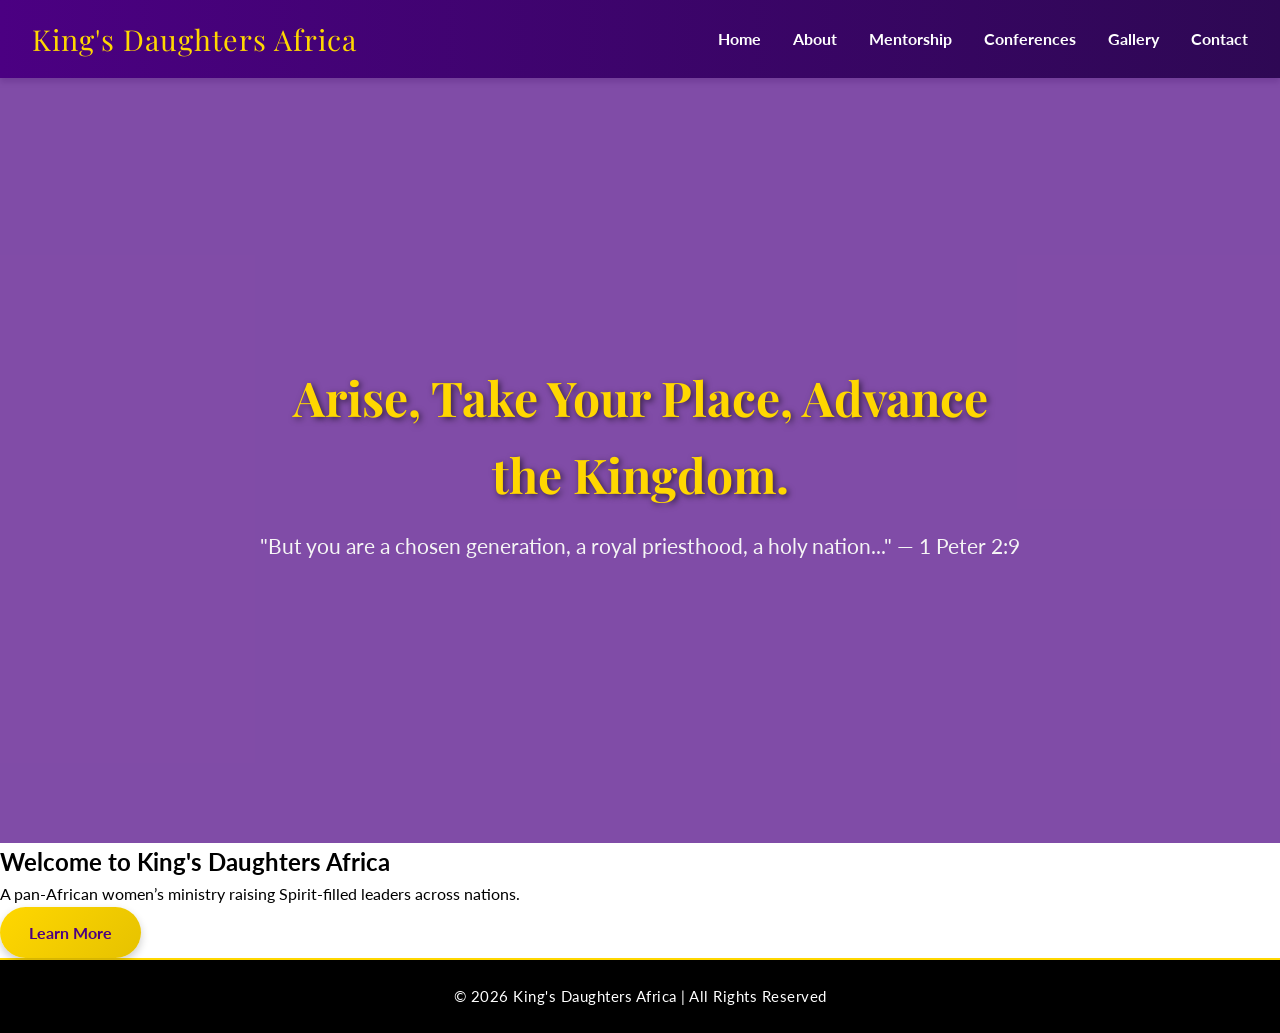
==== index.html @ 951f4221 "intial commit" ====
<!DOCTYPE html>
<html lang="en">
<head>
  <meta charset="UTF-8">
  <meta name="viewport" content="width=device-width, initial-scale=1.0">
  <title>King's Daughters Africa</title>
  <link rel="stylesheet" href="css/style.css">
  <!-- Google Fonts -->
  <link href="https://fonts.googleapis.com/css2?family=Playfair+Display:wght@600&family=Lato&display=swap" rel="stylesheet">
</head>
<body>
  <!-- Navigation -->
  <header>
    <nav class="navbar">
      <div class="logo">King's Daughters Africa</div>
      <ul class="nav-links">
        <li><a href="index.html">Home</a></li>
        <li><a href="about.html">About</a></li>
        <li><a href="mentorship.html">Mentorship</a></li>
        <li><a href="conferences.html">Conferences</a></li>
        <li><a href="gallery.html">Gallery</a></li>
        <li><a href="contact.html">Contact</a></li>
      </ul>
    </nav>
  </header>

  <!-- Hero Section -->
  <section class="hero">
    <div class="hero-text">
      <h1>Arise, Take Your Place, Advance the Kingdom.</h1>
      <p>"But you are a chosen generation, a royal priesthood, a holy nation..." — 1 Peter 2:9</p>
    </div>
  </section>

  <!-- Quick Overview -->
  <section class="overview">
    <h2>Welcome to King's Daughters Africa</h2>
    <p>A pan-African women’s ministry raising Spirit-filled leaders across nations.</p>
    <a href="about.html" class="btn">Learn More</a>
  </section>

  <!-- Footer -->
  <footer>
    <p>&copy; 2026 King's Daughters Africa | All Rights Reserved</p>
  </footer>
</body>
</html>
---- css/style.css ----
/* Global Reset & Fonts */
* {
  margin: 0;
  padding: 0;
  box-sizing: border-box;
}
body {
  font-family: 'Lato', sans-serif;
  background-color: #ffffff;
  color: #000000;
  line-height: 1.6;
}

/* Navbar */
.navbar {
  display: flex;
  justify-content: space-between;
  align-items: center;
  background: linear-gradient(90deg, #4B0082, #2E0854); /* Royal Purple gradient */
  padding: 1rem 2rem;
  box-shadow: 0 4px 6px rgba(0,0,0,0.2);
}
.navbar .logo {
  font-family: 'Playfair Display', serif;
  font-size: 1.8rem;
  color: #FFD700; /* Gold */
  letter-spacing: 1px;
}
.nav-links {
  list-style: none;
  display: flex;
  gap: 2rem;
}
.nav-links a {
  text-decoration: none;
  color: #ffffff;
  font-weight: bold;
  transition: all 0.3s ease;
}
.nav-links a:hover {
  color: #FFD700;
  text-shadow: 0 0 8px #FFD700;
}

/* Hero Section */
.hero {
  background: url('../images/hero-banner.jpg') center/cover no-repeat;
  height: 85vh;
  display: flex;
  align-items: center;
  justify-content: center;
  text-align: center;
  color: #ffffff;
  position: relative;
}
.hero::after {
  content: "";
  position: absolute;
  top: 0; left: 0;
  width: 100%; height: 100%;
  background: rgba(75, 0, 130, 0.7); /* Rich Purple overlay */
}
.hero-text {
  position: relative;
  z-index: 1;
  max-width: 800px;
  padding: 0 1rem;
}
.hero h1 {
  font-family: 'Playfair Display', serif;
  font-size: 3rem;
  color: #FFD700;
  text-shadow: 2px 2px 6px rgba(0,0,0,0.6);
}
.hero p {
  font-size: 1.3rem;
  margin-top: 1rem;
  color: #f5f5f5;
}

/* Buttons */
.btn {
  display: inline-block;
  background: linear-gradient(135deg, #FFD700, #E6C200);
  color: #4B0082;
  padding: 0.8rem 1.8rem;
  text-decoration: none;
  font-weight: bold;
  border-radius: 30px;
  transition: all 0.3s ease;
  box-shadow: 0 4px 8px rgba(0,0,0,0.2);
}
.btn:hover {
  background: #000000;
  color: #FFD700;
  box-shadow: 0 6px 12px rgba(0,0,0,0.4);
  transform: translateY(-2px);
}

/* Footer */
footer {
  background-color: #000000;
  color: #ffffff;
  text-align: center;
  padding: 1.5rem;
  font-size: 0.95rem;
  letter-spacing: 0.5px;
  border-top: 2px solid #FFD700;
}

/* Gallery Grid */
.gallery-grid {
  padding: 3rem 2rem;
  text-align: center;
}
.gallery-grid h2 {
  font-family: 'Playfair Display', serif;
  font-size: 2rem;
  color: #4B0082;
  margin-bottom: 2rem;
}
.gallery-grid .grid {
  display: grid;
  grid-template-columns: repeat(auto-fit, minmax(280px, 1fr));
  gap: 1.5rem;
}
.gallery-item img {
  width: 100%;
  border-radius: 12px;
  cursor: pointer;
  transition: transform 0.4s ease, box-shadow 0.4s ease;
  box-shadow: 0 4px 10px rgba(0,0,0,0.2);
}
.gallery-item img:hover {
  transform: scale(1.08);
  box-shadow: 0 6px 14px rgba(0,0,0,0.3);
}

/* Lightbox */
.lightbox {
  display: none;
  position: fixed;
  z-index: 999;
  padding-top: 60px;
  left: 0; top: 0;
  width: 100%; height: 100%;
  background-color: rgba(0,0,0,0.95);
}
.lightbox-content {
  margin: auto;
  display: block;
  max-width: 80%;
  border: 6px solid #FFD700; /* Gold frame */
  border-radius: 10px;
  box-shadow: 0 0 20px rgba(255,215,0,0.6);
}
#caption {
  margin: 1rem auto;
  text-align: center;
  color: #FFD700;
  font-size: 1.3rem;
  font-family: 'Playfair Display', serif;
}
.close {
  position: absolute;
  top: 20px; right: 35px;
  color: #FFD700;
  font-size: 45px;
  font-weight: bold;
  cursor: pointer;
  transition: color 0.3s ease;
}
.close:hover {
  color: #ffffff;
}
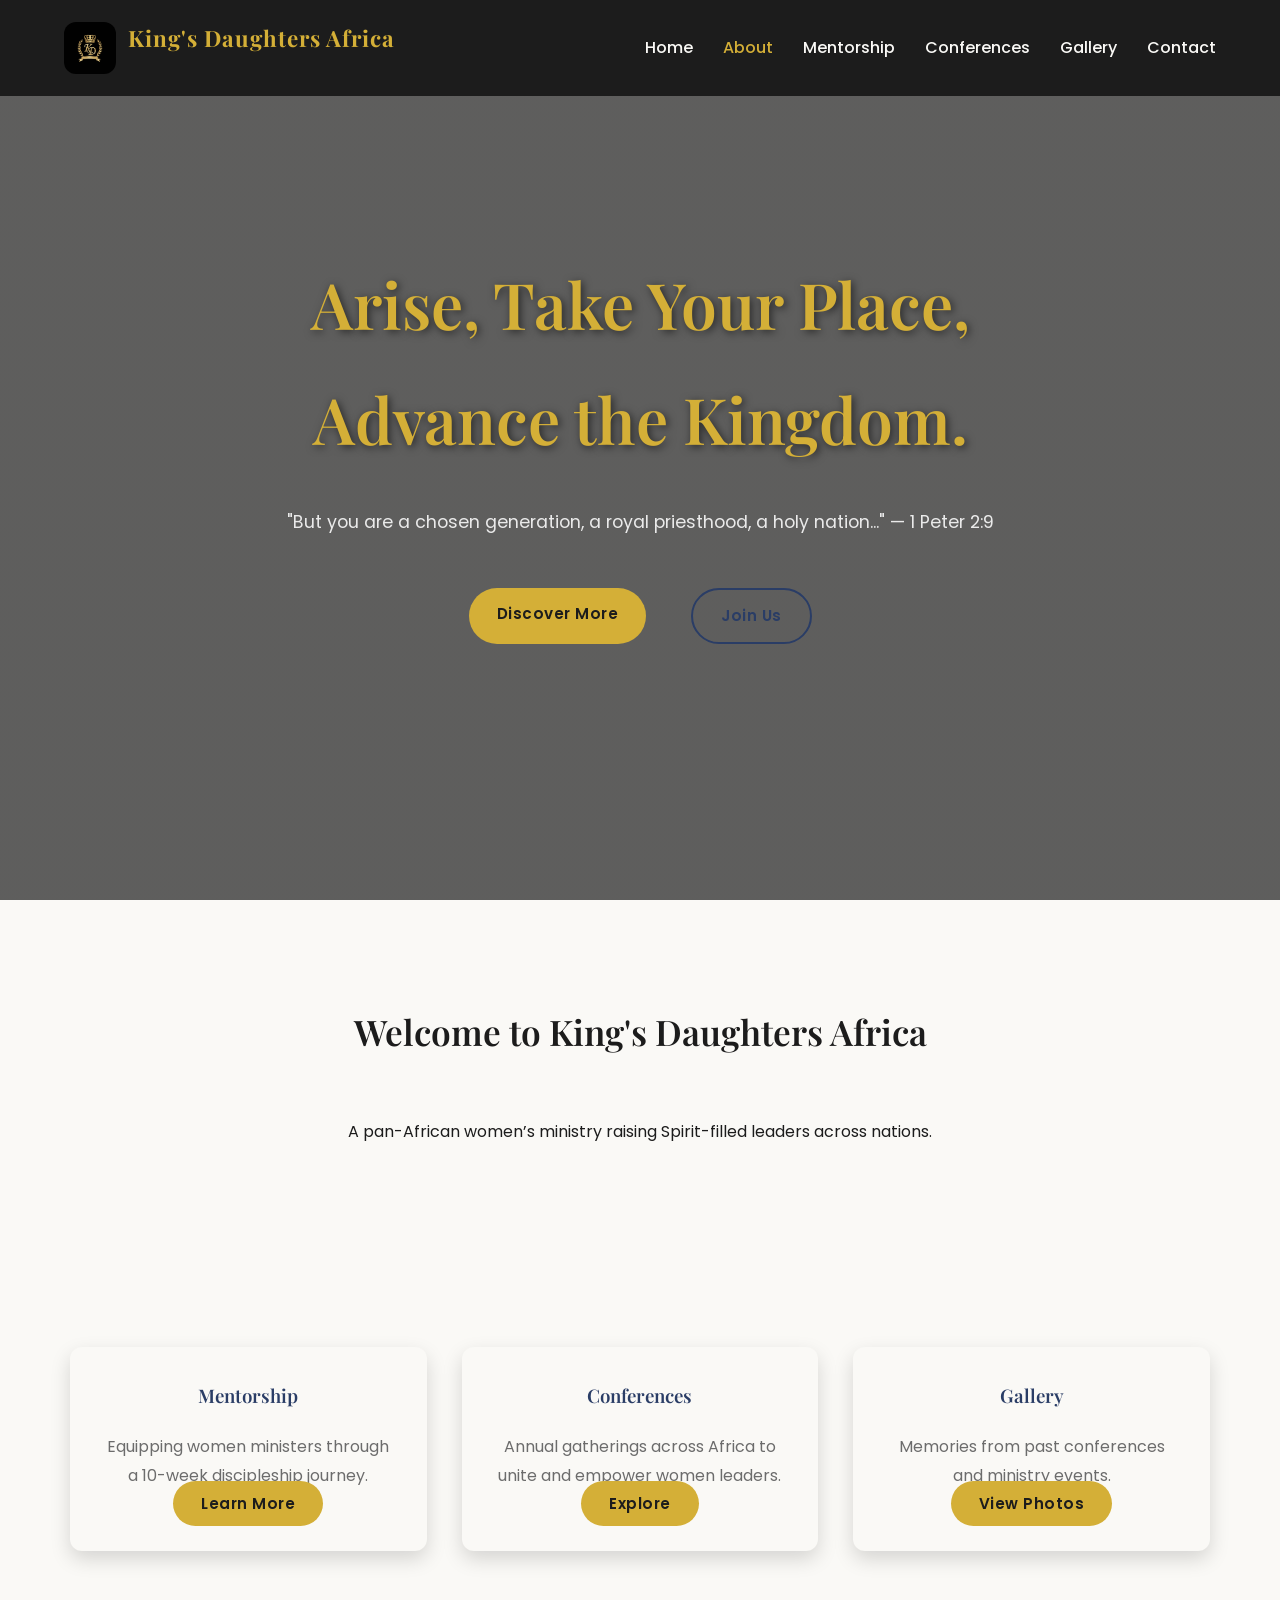
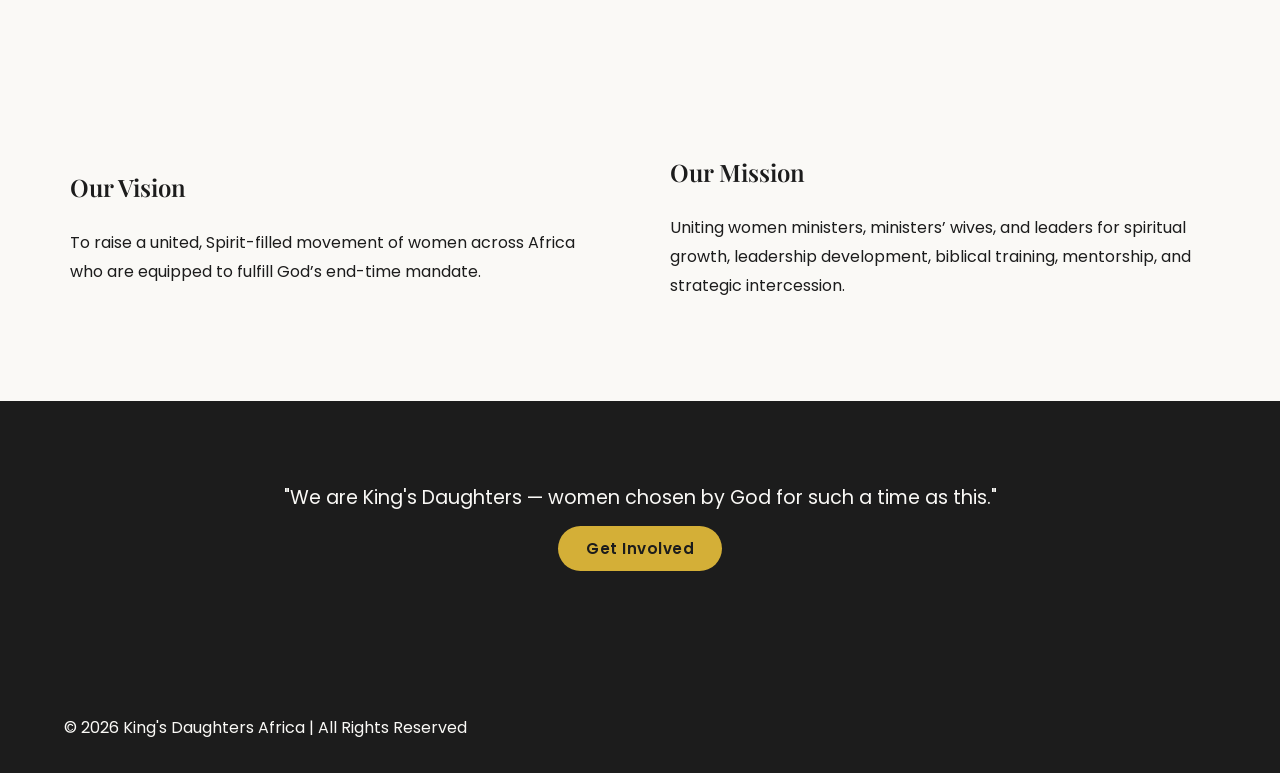
==== commit 9682d494: "updated" ====
--- a/index.html
+++ b/index.html
@@ -6,37 +6,89 @@
   <title>King's Daughters Africa</title>
   <link rel="stylesheet" href="css/style.css">
   <!-- Google Fonts -->
-  <link href="https://fonts.googleapis.com/css2?family=Playfair+Display:wght@600&family=Lato&display=swap" rel="stylesheet">
+  <link href="https://fonts.googleapis.com/css2?family=Playfair+Display:wght@600&family=Poppins&display=swap" rel="stylesheet">
 </head>
 <body>
   <!-- Navigation -->
   <header>
-    <nav class="navbar">
-      <div class="logo">King's Daughters Africa</div>
-      <ul class="nav-links">
-        <li><a href="index.html">Home</a></li>
-        <li><a href="about.html">About</a></li>
-        <li><a href="mentorship.html">Mentorship</a></li>
-        <li><a href="conferences.html">Conferences</a></li>
-        <li><a href="gallery.html">Gallery</a></li>
-        <li><a href="contact.html">Contact</a></li>
-      </ul>
-    </nav>
-  </header>
+  <nav class="navbar">
+    <div class="logo">
+      <a href="index.html">
+        <img src="images/LOGO.jpeg" alt="King's Daughters Africa Logo">
+      </a>
+      <h2>King's Daughters Africa</h2>
+    </div>
+    <ul class="nav-links">
+      <li><a href="index.html">Home</a></li>
+      <li><a href="about.html" class="active">About</a></li>
+      <li><a href="mentorship.html">Mentorship</a></li>
+      <li><a href="conferences.html">Conferences</a></li>
+      <li><a href="gallery.html">Gallery</a></li>
+      <li><a href="contact.html">Contact</a></li>
+    </ul>
+  </nav>
+</header>
+
 
   <!-- Hero Section -->
   <section class="hero">
     <div class="hero-text">
       <h1>Arise, Take Your Place, Advance the Kingdom.</h1>
       <p>"But you are a chosen generation, a royal priesthood, a holy nation..." — 1 Peter 2:9</p>
+      <div class="hero-buttons">
+        <a href="about.html" class="btn btn-gold">Discover More</a>
+        <a href="contact.html" class="btn btn-outline">Join Us</a>
+      </div>
     </div>
   </section>
 
   <!-- Quick Overview -->
-  <section class="overview">
-    <h2>Welcome to King's Daughters Africa</h2>
-    <p>A pan-African women’s ministry raising Spirit-filled leaders across nations.</p>
-    <a href="about.html" class="btn">Learn More</a>
+  <section class="section overview center">
+    <div class="container">
+      <h2 class="section-title">Welcome to King's Daughters Africa</h2>
+      <p>A pan-African women’s ministry raising Spirit-filled leaders across nations.</p>
+    </div>
+  </section>
+
+  <!-- Highlights -->
+  <section class="section highlights light">
+    <div class="container grid-3">
+      <div class="card">
+        <h3>Mentorship</h3>
+        <p>Equipping women ministers through a 10-week discipleship journey.</p>
+        <a href="mentorship.html" class="btn btn-gold">Learn More</a>
+      </div>
+      <div class="card">
+        <h3>Conferences</h3>
+        <p>Annual gatherings across Africa to unite and empower women leaders.</p>
+        <a href="conferences.html" class="btn btn-gold">Explore</a>
+      </div>
+      <div class="card">
+        <h3>Gallery</h3>
+        <p>Memories from past conferences and ministry events.</p>
+        <a href="gallery.html" class="btn btn-gold">View Photos</a>
+      </div>
+    </div>
+  </section>
+
+  <!-- Mission & Vision -->
+  <section class="section mission-vision">
+    <div class="container two-column">
+      <div>
+        <h2>Our Vision</h2>
+        <p>To raise a united, Spirit-filled movement of women across Africa who are equipped to fulfill God’s end-time mandate.</p>
+      </div>
+      <div>
+        <h2>Our Mission</h2>
+        <p>Uniting women ministers, ministers’ wives, and leaders for spiritual growth, leadership development, biblical training, mentorship, and strategic intercession.</p>
+      </div>
+    </div>
+  </section>
+
+  <!-- Call to Action -->
+  <section class="cta">
+    <p>"We are King's Daughters — women chosen by God for such a time as this."</p>
+    <a href="contact.html" class="btn btn-gold">Get Involved</a>
   </section>
 
   <!-- Footer -->
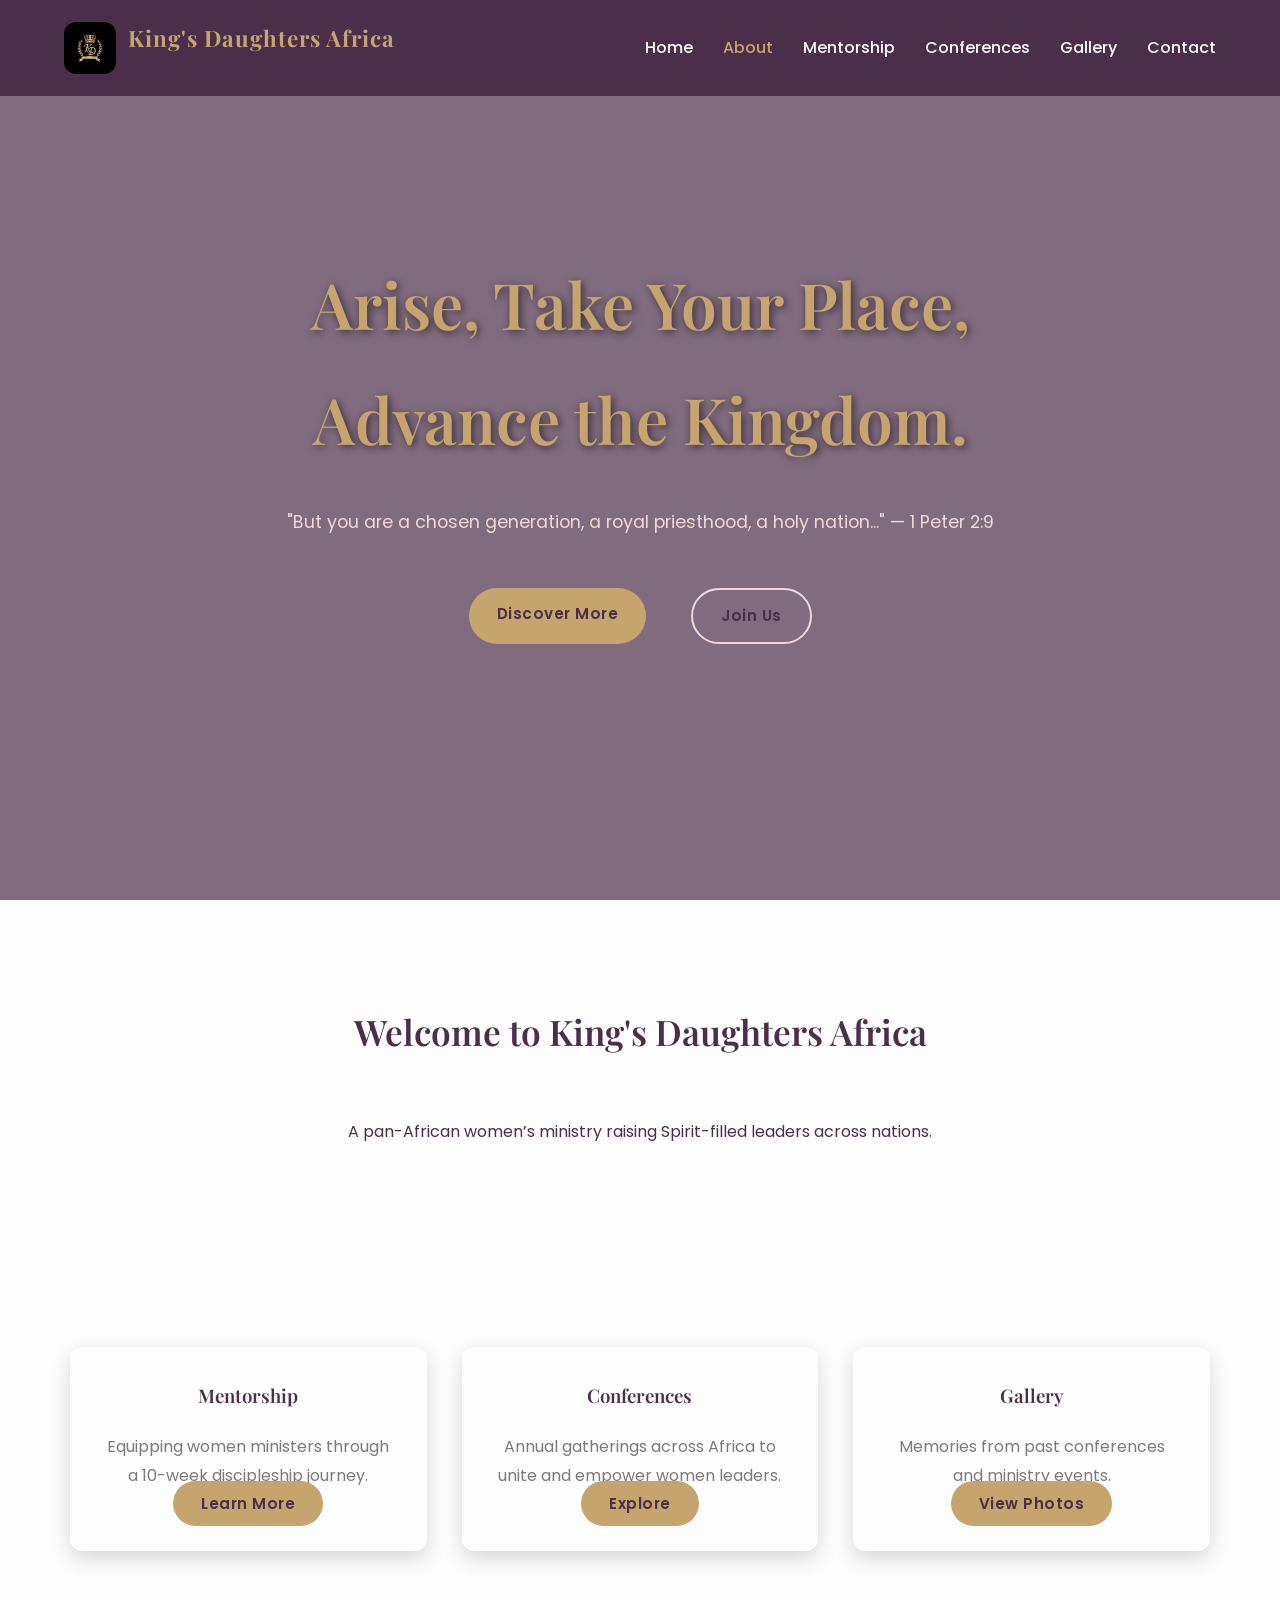
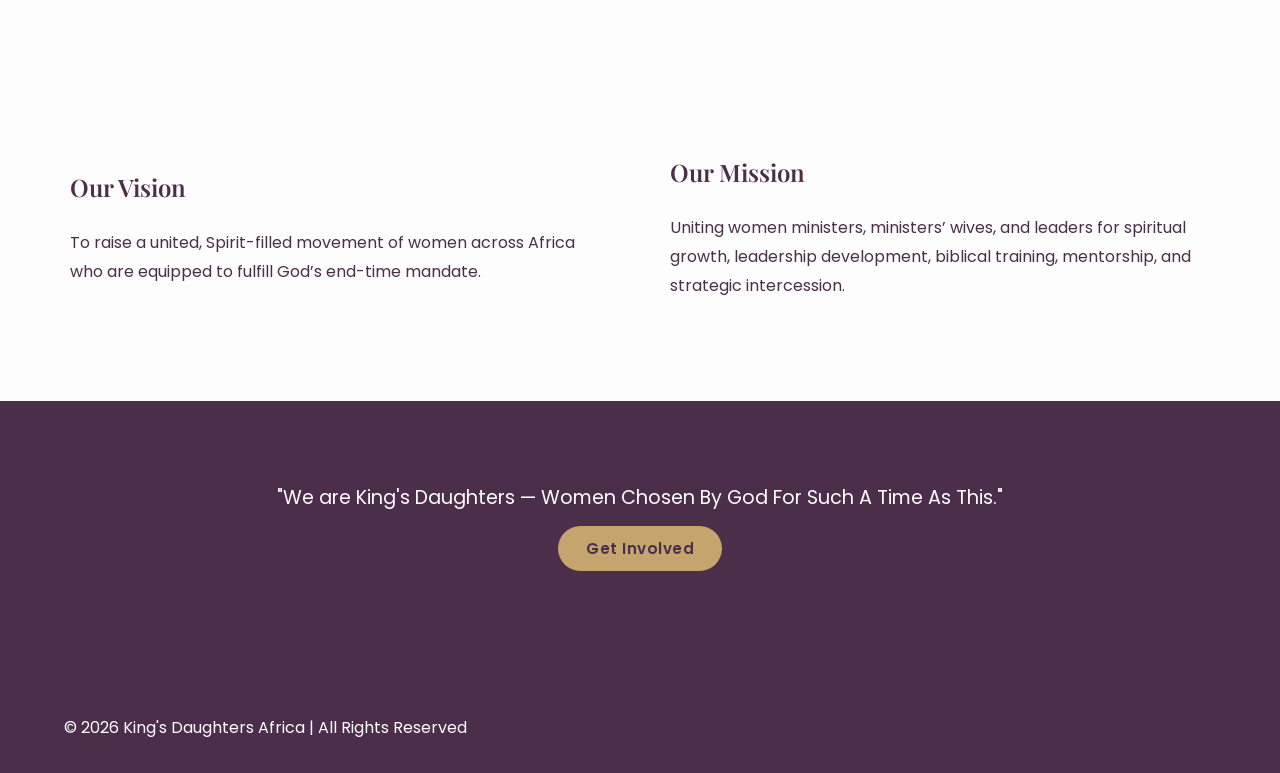
==== commit ad959942: "updated" ====
--- a/index.html
+++ b/index.html
@@ -87,7 +87,7 @@
 
   <!-- Call to Action -->
   <section class="cta">
-    <p>"We are King's Daughters — women chosen by God for such a time as this."</p>
+    <p>"We are King's Daughters — Women Chosen By God For Such A Time As This."</p>
     <a href="contact.html" class="btn btn-gold">Get Involved</a>
   </section>
 
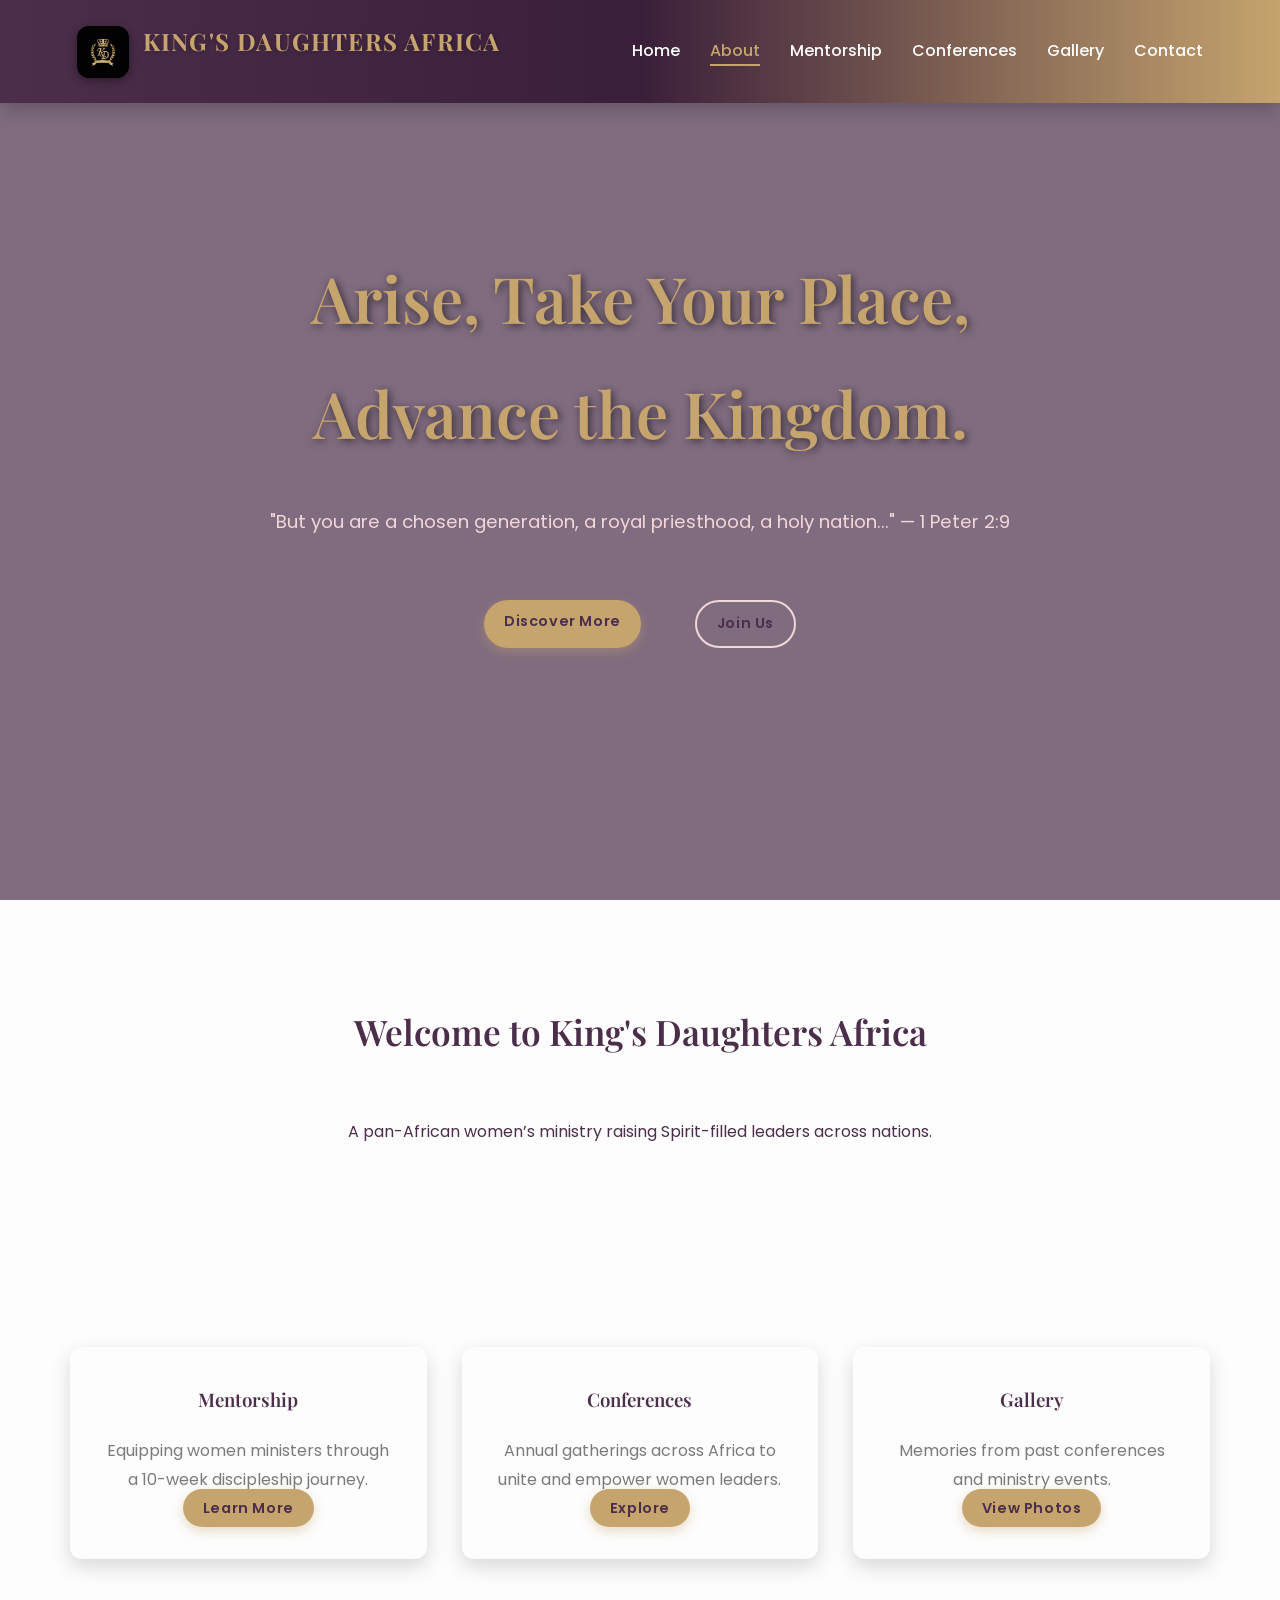
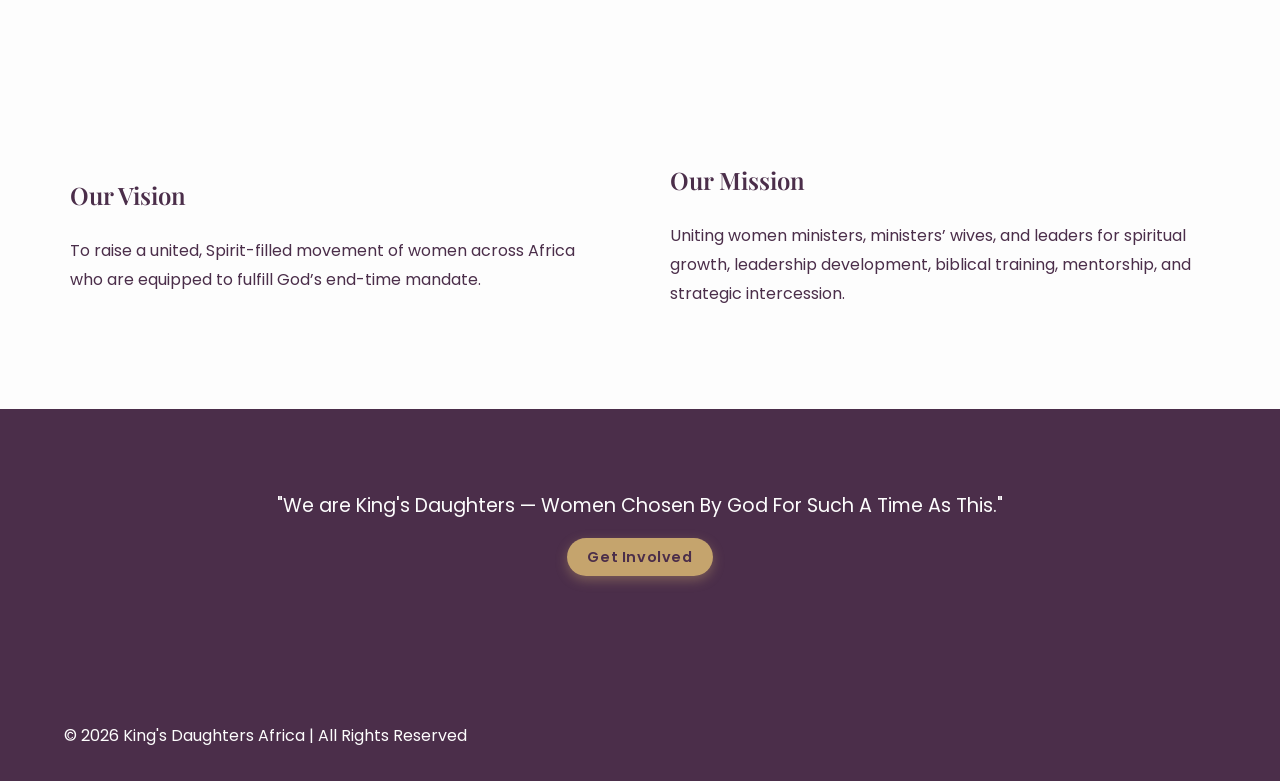
==== commit fe309fbc: "update" ====
--- a/index.html
+++ b/index.html
@@ -18,6 +18,9 @@
       </a>
       <h2>King's Daughters Africa</h2>
     </div>
+     <div class="hamburger" onclick="toggleMenu()">
+    ☰
+  </div>
     <ul class="nav-links">
       <li><a href="index.html">Home</a></li>
       <li><a href="about.html" class="active">About</a></li>
--- a/css/style.css
+++ b/css/style.css
@@ -0,0 +1,542 @@
+/* ===========================================
+   King's Daughters Africa - Global Styles
+   Refined elegance: plum, blush, pearl, antique gold
+=========================================== */
+/* ===========================================
+   Global Styles & Navbar (Refined)
+=========================================== */
+ :root {
+  --plum: #4b2e4a;          /* deep regal plum base */
+  --blush: #f2d7d9;         /* soft blush accent */
+  --pearl: #fdfdfd;         /* clean pearl white background */
+  --antique-gold: #c5a46d;  /* muted antique gold highlight */
+  --smoke: #7a7a7a;         /* soft neutral gray */
+
+  --radius: 12px;
+  --shadow: 0 8px 20px rgba(0,0,0,0.15);
+  --transition: 0.3s ease;
+}
+
+* { margin: 0; padding: 0; box-sizing: border-box; }
+html { scroll-behavior: smooth; }
+
+body {
+  font-family: "Poppins", sans-serif;
+  background: var(--pearl);
+  color: var(--plum);
+  line-height: 1.8;
+  -webkit-font-smoothing: antialiased;
+}
+
+h1, h2, h3 {
+  font-family: "Playfair Display", serif;
+  color: var(--plum);
+  font-weight: 600;
+  margin-bottom: 20px;
+}
+
+a { text-decoration: none; transition: color var(--transition); }
+img { max-width: 100%; display: block; border-radius: var(--radius); }
+
+.container { width: min(1140px, 92%); margin: auto; }
+.section { padding: 100px 0; }
+.center { text-align: center; }
+
+/* ==============================
+   Navbar
+============================== */
+.navbar {
+  position: fixed; top: 0; left: 0; width: 100%;
+  display: flex; justify-content: space-between; align-items: center;
+  padding: 20px 6%;
+  background: linear-gradient(90deg, var(--plum) 0%, #3a1f3a 50%, var(--antique-gold) 100%);
+  box-shadow: 0 4px 20px rgba(0,0,0,0.25);
+  backdrop-filter: blur(10px);
+  z-index: 999;
+  transition: all var(--transition);
+}
+.navbar.scrolled {
+  background: linear-gradient(90deg, #3a1f3a 0%, var(--plum) 80%);
+  box-shadow: 0 6px 18px rgba(0,0,0,0.3);
+}
+
+.logo {
+  display: flex;
+  align-items: center;
+  gap: 14px;
+}
+.logo img {
+  height: 52px;
+  width: auto;
+  display: block;
+  filter: drop-shadow(0 2px 4px rgba(0,0,0,0.4));
+}
+.logo h2 {
+  color: var(--antique-gold);
+  font-weight: 700;
+  letter-spacing: 1.2px;
+  font-size: 1.5rem;
+  text-transform: uppercase;
+  text-shadow: 1px 1px 4px rgba(0,0,0,0.3);
+}
+
+.nav-links {
+  display: flex;
+  gap: 30px;
+  list-style: none;
+}
+.nav-links a {
+  color: var(--pearl);
+  font-weight: 500;
+  position: relative;
+  padding-bottom: 4px;
+  transition: color var(--transition);
+}
+.nav-links a::after {
+  content: "";
+  position: absolute;
+  left: 0; bottom: 0;
+  width: 0%; height: 2px;
+  background: var(--antique-gold);
+  transition: width var(--transition);
+}
+.nav-links a:hover::after,
+.nav-links .active::after {
+  width: 100%;
+}
+.nav-links a:hover,
+.nav-links .active {
+  color: var(--antique-gold);
+}
+
+/* ==============================
+   Hero Section
+============================== */
+.hero {
+  min-height: 100vh;
+  background: linear-gradient(rgba(75,46,74,0.7), rgba(75,46,74,0.7)),
+    url('../images/hero.jpg') center/cover no-repeat;
+  display: grid; place-items: center;
+  text-align: center; color: var(--pearl);
+  padding: 160px 20px;
+  animation: fadeIn 1.2s ease;
+}
+
+.hero h1 {
+  font-size: clamp(2.6rem, 5vw, 4.2rem);
+  max-width: 900px; margin: auto;
+  color: var(--antique-gold);
+  text-shadow: 2px 2px 8px rgba(0,0,0,0.6);
+  animation: slideUp 1s ease;
+}
+
+.hero p {
+  max-width: 760px; margin: 35px auto;
+  font-size: 1.15rem; color: var(--blush);
+  animation: slideUp 1.4s ease;
+}
+
+.hero-buttons {
+  display: flex; justify-content: center; gap: 30px; flex-wrap: wrap;
+  margin-top: 50px;
+  animation: slideUp 1.8s ease;
+}
+
+/* ==============================
+   Buttons
+============================== */
+.btn {
+  padding: 9px 20px; /* increased padding for better spacing */
+  border-radius: 999px;
+  font-weight: 600;
+  transition: all var(--transition);
+  letter-spacing: 0.6px;
+  margin: 12px;
+  font-size: 0.9rem;
+  cursor: pointer;
+}
+
+.btn-gold {
+  background: var(--antique-gold);
+  color: var(--plum);
+  box-shadow: 0 4px 12px rgba(197,164,109,0.4);
+}
+.btn-gold:hover {
+  transform: translateY(-3px) scale(1.05);
+  box-shadow: 0 6px 18px rgba(197,164,109,0.6);
+}
+
+.btn-outline {
+  border: 2px solid var(--blush);
+  color: var(--plum);
+  background: transparent;
+}
+.btn-outline:hover {
+  background: var(--blush);
+  color: var(--plum);
+  box-shadow: 0 4px 12px rgba(242,215,217,0.5);
+}
+
+/* ==============================
+   Cards
+============================== */
+.card {
+  background: var(--pearl);
+  padding: 36px;
+  border-radius: var(--radius);
+  box-shadow: var(--shadow);
+  transition: all var(--transition);
+  text-align: center;
+}
+.card:hover {
+  transform: translateY(-8px) scale(1.03);
+  box-shadow: 0 10px 24px rgba(75,46,74,0.25);
+}
+.card h3 { color: var(--plum); }
+.card p { color: var(--smoke); }
+
+/* ==============================
+   Forms
+============================== */
+.form-box {
+  display: flex;
+  flex-direction: column;
+  gap: 22px;
+  max-width: 650px;
+  margin: auto;
+}
+.form-box input,
+.form-box textarea {
+  width: 100%;
+  padding: 20px;
+  border: 1px solid #ccc;
+  border-radius: var(--radius);
+  font-size: 1rem;
+  font-family: "Poppins", sans-serif;
+  transition: border var(--transition), box-shadow var(--transition);
+}
+.form-box input:focus,
+.form-box textarea:focus {
+  border-color: var(--blush);
+  box-shadow: 0 0 10px rgba(242,215,217,0.6);
+  outline: none;
+}
+.form-box textarea {
+  min-height: 220px;
+  resize: vertical;
+}
+
+/* ==============================
+   Responsive Navbar Fix
+============================== */
+@media (max-width: 600px) {
+  .navbar {
+    flex-direction: column;
+    padding: 16px 5%;
+    background: linear-gradient(180deg, var(--plum) 0%, #3a1f3a 100%);
+  }
+  .logo img {
+    height: 46px; /* smaller but visible */
+  }
+  .nav-links {
+    flex-direction: column;
+    gap: 1rem;
+    margin-top: 1rem;
+  }
+  .nav-links a {
+    font-size: 1rem;
+  }
+}
+
+
+
+/* ==============================
+   Gallery
+============================== */
+.gallery-grid {
+  padding: 3rem 2rem;
+  text-align: center;
+}
+.gallery-grid h2 {
+  font-family: "Playfair Display", serif;
+  font-size: 2rem;
+  color: var(--plum);
+  margin-bottom: 2rem;
+}
+.gallery-grid .grid-4 {
+  display: grid;
+  grid-template-columns: repeat(auto-fit, minmax(280px, 1fr));
+  gap: 1.5rem;
+}
+.gallery-item img {
+  width: 100%;
+  border-radius: 10px;
+  cursor: pointer;
+  transition: transform 0.4s ease, box-shadow 0.4s ease;
+  box-shadow: 0 4px 12px rgba(0,0,0,0.2);
+}
+.gallery-item img:hover {
+  transform: scale(1.05);
+  box-shadow: 0 6px 16px rgba(75,46,74,0.4);
+}
+
+/* ==============================
+   Lightbox
+============================== */
+.lightbox {
+  display: none;
+  position: fixed; z-index: 1000;
+  left: 0; top: 0; width: 100%; height: 100%;
+  background: rgba(75,46,74,0.9); /* plum overlay */
+  justify-content: center; align-items: center;
+  opacity: 0; transition: opacity 0.3s ease;
+}
+.lightbox.fade-in { display: flex; opacity: 1; }
+.lightbox-content {
+  max-width: 80%; max-height: 80%;
+  border-radius: var(--radius);
+  box-shadow: var(--shadow);
+}
+.close {
+  position: absolute; top: 20px; right: 30px;
+  color: var(--antique-gold);
+  font-size: 2rem; cursor: pointer;
+  transition: color var(--transition);
+}
+.close:hover { color: var(--blush); }
+#caption {
+  margin-top: 15px; color: var(--pearl);
+  font-size: 1rem; text-align: center;
+}
+
+/* ==============================
+   CTA
+============================== */
+.cta {
+  padding: 80px 20px;
+  background: var(--plum);
+  color: var(--pearl);
+  text-align: center;
+}
+.cta p { font-size: 1.2rem; margin-bottom: 20px; }
+.cta .btn {
+  margin-top: 10px;
+  background: var(--antique-gold);
+  color: var(--plum);
+}
+
+/* ==============================
+   Footer
+============================== */
+footer {
+  background: var(--plum);
+  color: var(--pearl);
+  padding: 70px 5% 30px;
+}
+footer h3 { color: var(--antique-gold); margin-bottom: 20px; }
+footer a { color: var(--pearl); transition: color var(--transition); }
+footer a:hover { color: var(--blush); }
+.copyright {
+  text-align: center;
+  border-top: 1px solid rgba(255,255,255,0.1);
+  margin-top: 40px; padding-top: 25px;
+  font-size: 0.9rem;
+  color: var(--smoke);
+}
+
+/* ==============================
+   Animations
+============================== */
+@keyframes fadeIn {
+  from { opacity: 0; }
+  to { opacity: 1; }
+}
+@keyframes slideUp {
+  from { transform: translateY(40px); opacity: 0; }
+  to { transform: translateY(0); opacity: 1; }
+}
+
+/* ==============================
+   Utility Grids
+============================== */
+.two-column {
+  display: grid;
+  grid-template-columns: 1fr 1fr;
+  gap: 60px;
+  align-items: center;
+}
+.grid-2 {
+  display: grid;
+  grid-template-columns: 1fr 1fr;
+  gap: 40px;
+}
+.grid-3 {
+  display: grid;
+  grid-template-columns: repeat(3, 1fr);
+  gap: 35px;
+}
+.grid-4 {
+  display: grid;
+  grid-template-columns: repeat(4, 1fr);
+  gap: 35px;
+}
+.section-title {
+  text-align: center;
+  margin-bottom: 55px;
+  font-size: 2.2rem;
+  color: var(--plum);
+}
+
+/* ==============================
+   Social Links
+============================== */
+.social-links {
+  display: flex;
+  justify-content: center;
+  gap: 20px;
+  margin-top: 15px;
+}
+.social-links a {
+  color: var(--blush);
+  font-weight: 500;
+  transition: color var(--transition);
+}
+.social-links a:hover {
+  color: var(--antique-gold);
+}
+
+/* ==============================
+   Animations
+============================== */
+@keyframes fadeIn {
+  from { opacity: 0; }
+  to { opacity: 1; }
+}
+@keyframes slideUp {
+  from { transform: translateY(40px); opacity: 0; }
+  to { transform: translateY(0); opacity: 1; }
+}
+
+/* ==============================
+   Thank You Page Styling
+============================== */
+.thankyou-hero {
+  min-height: 100vh;
+  background: var(--gradient-bg);
+  display: flex;
+  flex-direction: column;
+  justify-content: center;
+  align-items: center;
+  text-align: center;
+  padding: 120px 20px;
+  position: relative;
+  overflow: hidden;
+}
+
+.thankyou-hero h1 {
+  font-size: clamp(2.8rem, 6vw, 4.5rem);
+  color: var(--antique-gold);
+  text-shadow: 2px 2px 10px rgba(0,0,0,0.4);
+  margin-bottom: 20px;
+  animation: slideUp 1s ease;
+}
+
+.thankyou-hero p {
+  font-size: 1.2rem;
+  color: var(--plum);
+  max-width: 700px;
+  margin: 0 auto 40px;
+  animation: fadeIn 1.4s ease;
+}
+
+.thankyou-buttons {
+  display: flex;
+  gap: 25px;
+  flex-wrap: wrap;
+  justify-content: center;
+  animation: fadeIn 1.8s ease;
+}
+
+/* Confetti Effect */
+.confetti {
+  position: absolute;
+  width: 10px; height: 10px;
+  background: var(--antique-gold);
+  top: -10px;
+  animation: fall 4s linear infinite;
+  opacity: 0.8;
+}
+.confetti:nth-child(2) { left: 20%; background: var(--blush); animation-delay: 0.5s; }
+.confetti:nth-child(3) { left: 40%; background: var(--plum); animation-delay: 1s; }
+.confetti:nth-child(4) { left: 60%; background: var(--antique-gold); animation-delay: 1.5s; }
+.confetti:nth-child(5) { left: 80%; background: var(--blush); animation-delay: 2s; }
+
+@keyframes fall {
+  0% { transform: translateY(0) rotate(0deg); opacity: 1; }
+  100% { transform: translateY(100vh) rotate(360deg); opacity: 0; }
+}
+
+
+/* ==============================
+   Responsive Rules + Hamburger
+============================== */
+.hamburger {
+  display: none;
+  font-size: 1.8rem;
+  cursor: pointer;
+  color: var(--antique-gold);
+}
+
+@media (max-width: 600px) {
+  .navbar {
+    flex-direction: row;
+    justify-content: space-between;
+    padding: 16px 5%;
+  }
+
+  .hamburger {
+    display: block; /* show hamburger on mobile */
+  }
+
+  .nav-links {
+    position: absolute;
+    top: 70px; left: 0;
+    width: 100%;
+    background: var(--plum);
+    flex-direction: column;
+    gap: 1rem;
+    padding: 20px 0;
+    display: none; /* hidden by default */
+    text-align: center;
+    z-index: 998;
+  }
+
+  .nav-links.active {
+    display: flex; /* show when toggled */
+  }
+
+  .nav-links a {
+    font-size: 1rem;
+    padding: 10px;
+    color: var(--pearl);
+  }
+
+  .hero h1 { font-size: 2rem; }
+  .hero p { font-size: 1rem; }
+  .btn { padding: 0.6rem 1.2rem; font-size: 0.85rem; }
+  .card { margin: 20px auto; width: 90%; }
+  .two-column, .grid-2, .grid-3, .grid-4 { grid-template-columns: 1fr; }
+  .gallery-grid .grid-4 { grid-template-columns: 1fr; }
+}
+
+@media (min-width: 601px) and (max-width: 1024px) {
+  .hero h1 { font-size: 2.6rem; }
+  .hero p { font-size: 1.1rem; }
+  .grid-3 { grid-template-columns: repeat(2, 1fr); }
+  .grid-4 { grid-template-columns: repeat(2, 1fr); }
+}
+
+@media (min-width: 1025px) {
+  .grid-3 { grid-template-columns: repeat(3, 1fr); }
+  .grid-4 { grid-template-columns: repeat(4, 1fr); }
+}
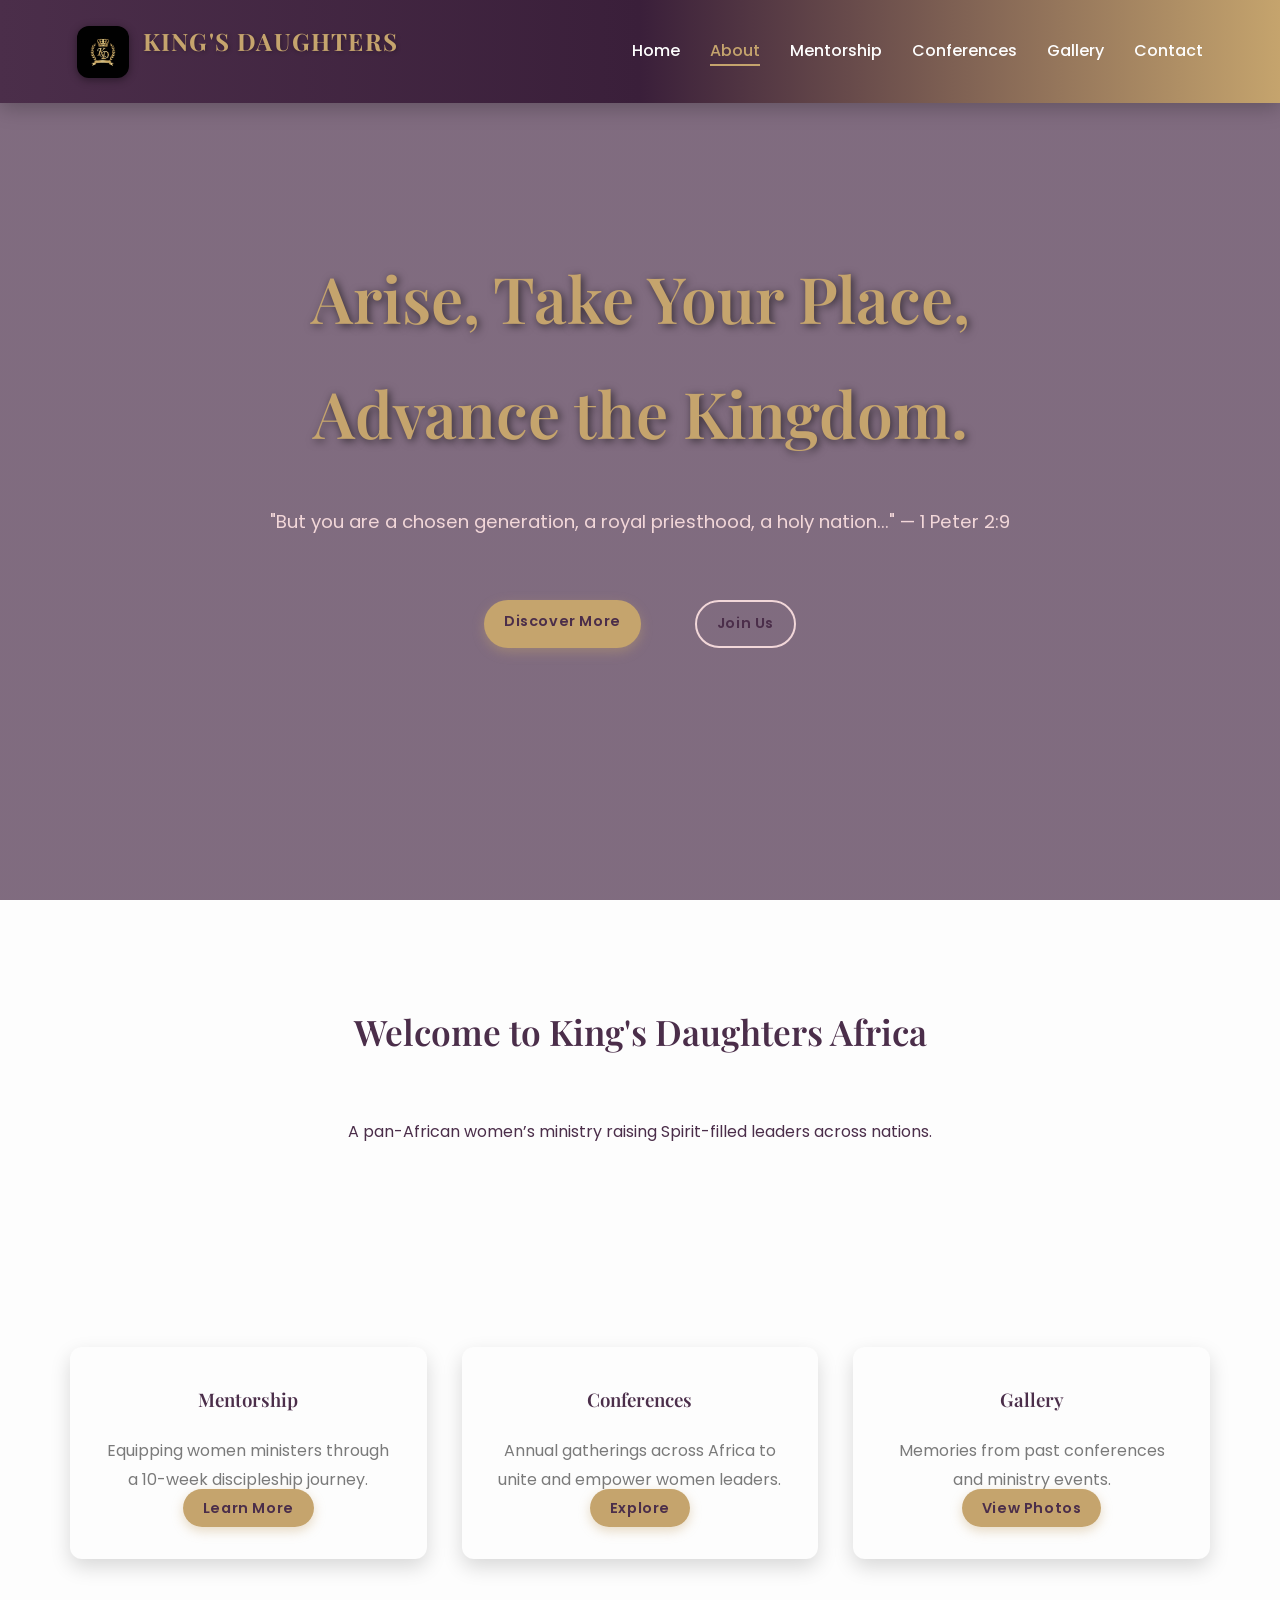
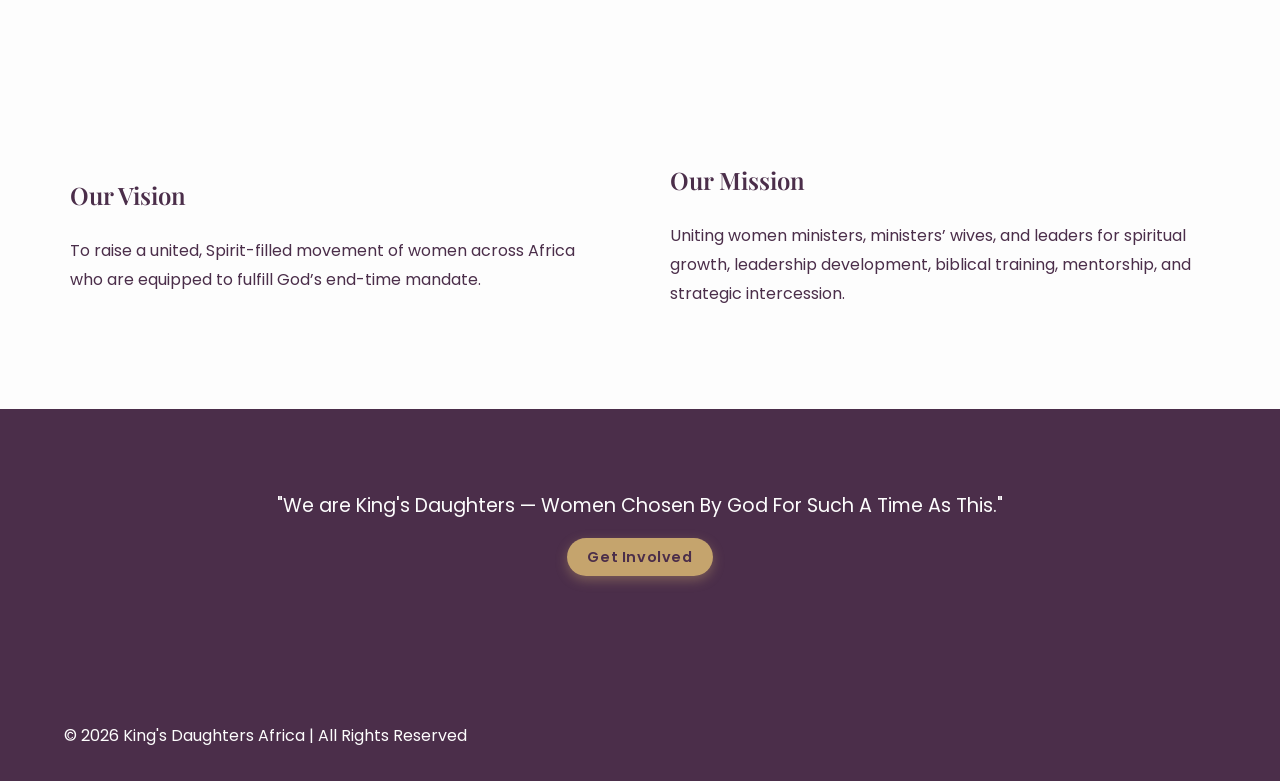
==== commit b12a0f5a: "updated" ====
--- a/index.html
+++ b/index.html
@@ -16,7 +16,7 @@
       <a href="index.html">
         <img src="images/LOGO.jpeg" alt="King's Daughters Africa Logo">
       </a>
-      <h2>King's Daughters Africa</h2>
+      <h2>King's Daughters</h2>
     </div>
      <div class="hamburger" onclick="toggleMenu()">
     ☰
@@ -98,5 +98,6 @@
   <footer>
     <p>&copy; 2026 King's Daughters Africa | All Rights Reserved</p>
   </footer>
+   <script src="js/script.js" defer></script>
 </body>
 </html>
--- a/css/style.css
+++ b/css/style.css
@@ -226,26 +226,84 @@
   resize: vertical;
 }
 
-/* ==============================
-   Responsive Navbar Fix
-============================== */
+
+/* ==============================
+   Responsive Navbar + Hamburger (Final Fixed)
+============================== */
+.hamburger {
+  display: none;
+  font-size: 1.6rem;
+  cursor: pointer;
+  color: var(--antique-gold);
+  transition: transform 0.3s ease;
+}
+.hamburger:hover { transform: scale(1.1); }
+
 @media (max-width: 600px) {
   .navbar {
+    flex-direction: row;
+    justify-content: space-between;
+    align-items: center;
+    padding: 10px 5%;
+    height: 58px; /* compact height */
+    background: linear-gradient(180deg, var(--plum) 0%, #3a1f3a 100%);
+  }
+
+  .logo h2 {
+    font-size: 1rem;          /* smaller but visible */
+    white-space: nowrap;      /* keeps "King's Daughters Africa" together */
+    overflow: hidden;         /* prevents text spill */
+    text-overflow: ellipsis;  /* adds ... if too long */
+  }
+
+  .hamburger {
+    display: block; /* show hamburger on mobile */
+  }
+
+  /* Mobile dropdown menu */
+  .nav-links {
+    position: absolute;
+    top: 58px; right: 20px;
+    width: 240px;
+    background: rgba(75,46,74,0.95); /* semi-transparent plum */
     flex-direction: column;
-    padding: 16px 5%;
-    background: linear-gradient(180deg, var(--plum) 0%, #3a1f3a 100%);
-  }
-  .logo img {
-    height: 46px; /* smaller but visible */
-  }
-  .nav-links {
-    flex-direction: column;
-    gap: 1rem;
-    margin-top: 1rem;
-  }
+    gap: 0.8rem;
+    padding: 20px;
+    display: none; /* hidden by default */
+    text-align: left;
+    border-radius: 12px;
+    box-shadow: 0 15px 35px rgba(0,0,0,0.25);
+    z-index: 998;
+  }
+
+  .nav-links.active {
+    display: flex; /* show when toggled */
+    animation: slideDown 0.3s ease forwards;
+  }
+
   .nav-links a {
-    font-size: 1rem;
-  }
+    font-size: 0.9rem;
+    padding: 8px 0;
+    color: var(--pearl);
+    transition: color 0.3s ease;
+  }
+  .nav-links a:hover {
+    color: var(--antique-gold);
+  }
+
+  /* Smooth slide-down animation */
+  @keyframes slideDown {
+    from { opacity: 0; transform: translateY(-15px); }
+    to { opacity: 1; transform: translateY(0); }
+  }
+
+  /* Other mobile refinements */
+  .hero h1 { font-size: 2rem; }
+  .hero p { font-size: 1rem; }
+  .btn { padding: 0.6rem 1.2rem; font-size: 0.85rem; }
+  .card { margin: 20px auto; width: 90%; }
+  .two-column, .grid-2, .grid-3, .grid-4 { grid-template-columns: 1fr; }
+  .gallery-grid .grid-4 { grid-template-columns: 1fr; }
 }
 
 
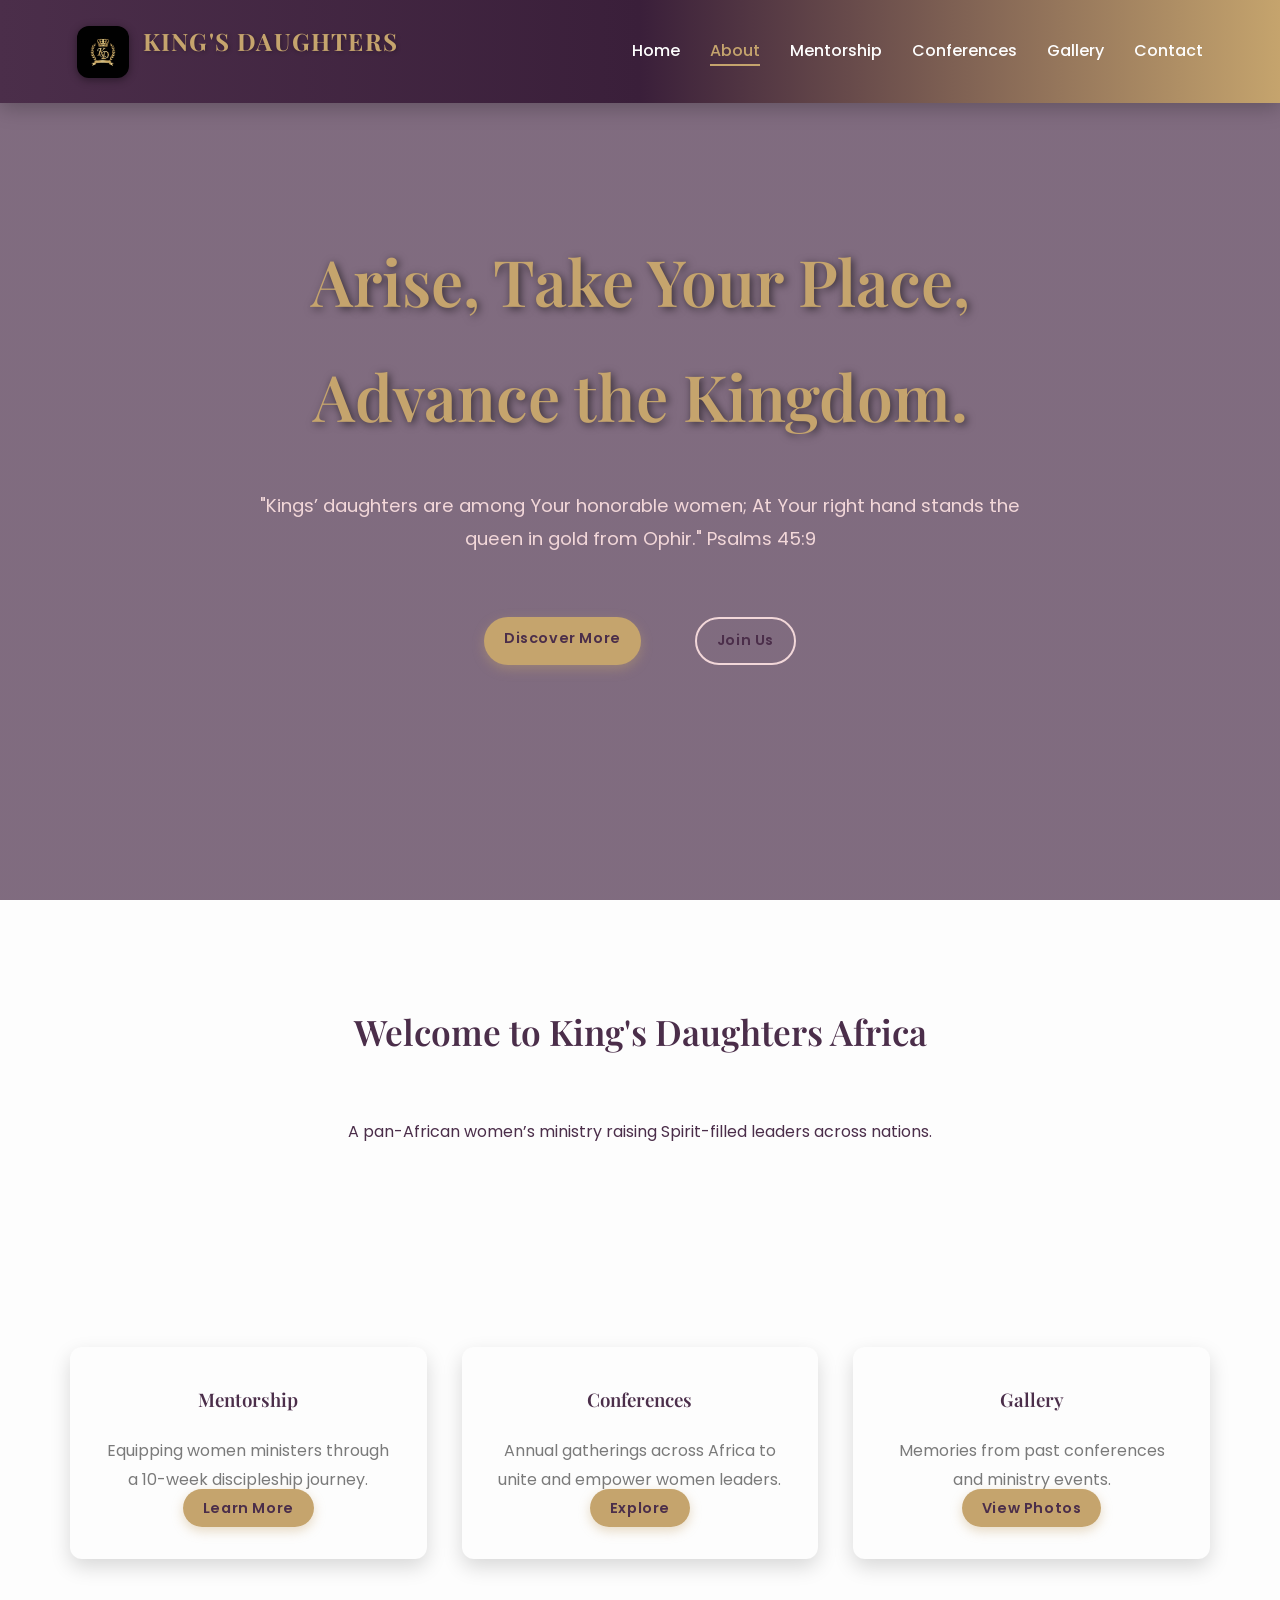
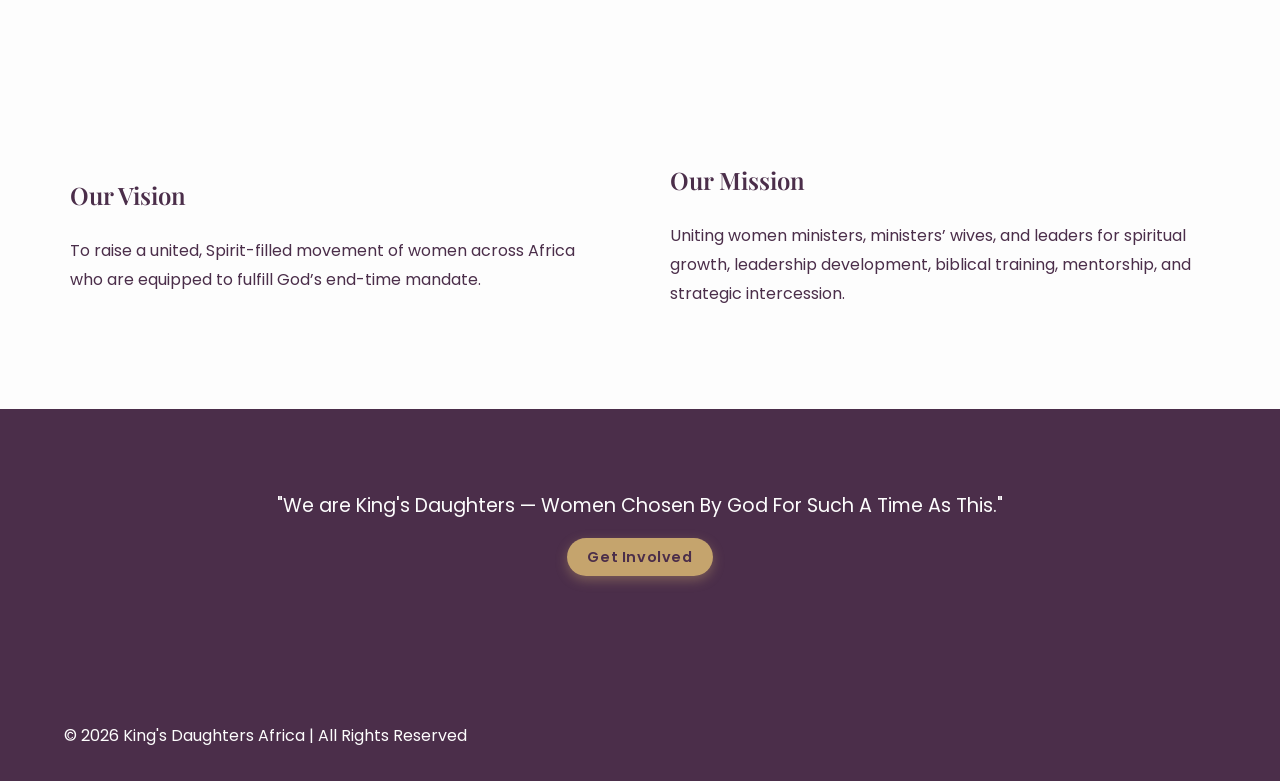
==== commit e6194dd1: "update" ====
--- a/index.html
+++ b/index.html
@@ -37,7 +37,7 @@
   <section class="hero">
     <div class="hero-text">
       <h1>Arise, Take Your Place, Advance the Kingdom.</h1>
-      <p>"But you are a chosen generation, a royal priesthood, a holy nation..." — 1 Peter 2:9</p>
+      <p>"Kings’ daughters are among Your honorable women; At Your right hand stands the queen in gold from Ophir." Psalms 45:9</p>
       <div class="hero-buttons">
         <a href="about.html" class="btn btn-gold">Discover More</a>
         <a href="contact.html" class="btn btn-outline">Join Us</a>
